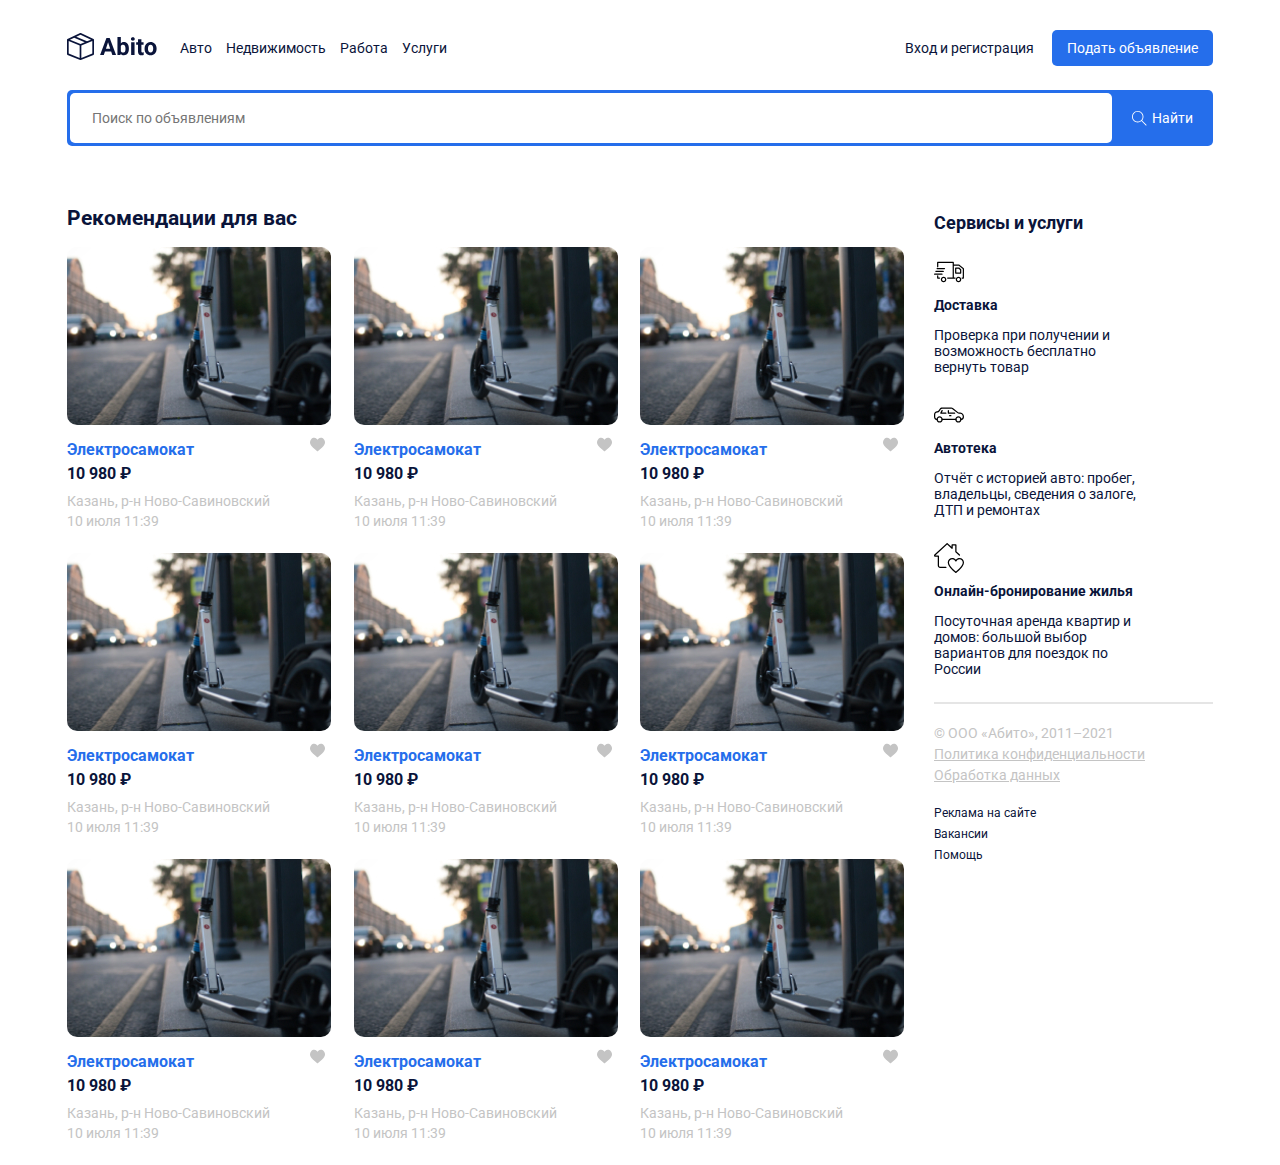
==== index.html @ 442261e1 "Initial commit" ====
<!DOCTYPE html>
<html lang="en">
  <head>
    <meta charset="UTF-8" />
    <meta http-equiv="X-UA-Compatible" content="IE=edge" />
    <meta name="viewport" content="width=device-width, initial-scale=1.0" />
    <title>Abito - доска объявлений</title>
    <link rel="stylesheet" href="css/normalize.css" />
    <link rel="stylesheet" href="css/styles.css" />
  </head>
  <body>
    <header class="header container">
      <div class="navbar">
        <a href="/index.html" class="logo">
          <img src="img/logo.svg" alt="logo: Abito" class="logo-image"
        /></a>
        <nav class="navbar-menu">
          <ul class="menu">
            <li class="menu-item">
              <a href="#" class="menu-link">Авто</a>
            </li>

            <li class="menu-item">
              <a href="#" class="menu-link">Недвижимость</a>
            </li>

            <li class="menu-item">
              <a href="#" class="menu-link">Работа</a>
            </li>

            <li class="menu-item">
              <a href="#" class="menu-link">Услуги</a>
            </li>
          </ul>
        </nav>
        <div class="button-group">
          <a href="#" class="button button-link">Вход и регистрация</a>
          <a href="#" class="button button-primary">Подать объявление</a>
        </div>
      </div>
      <div class="search-panel">
        <input
          type="search"
          class="search-input"
          placeholder="Поиск по объявлениям"
        />
        <button class="search-button">
          <svg
            class="search-icon"
            width="15"
            height="15"
            viewBox="0 0 15 15"
            fill="none"
            xmlns="http://www.w3.org/2000/svg"
          >
            <path
              d="M14.6506 14.0012L10.0862 9.43675C10.9465 8.43352 11.4706 7.13293 11.4706 5.71058C11.4706 2.54822 8.89765 -0.0247192 5.7353 -0.0247192C4.20353 -0.0247192 2.76265 0.571751 1.67824 1.6544C0.595589 2.73793 -0.000881376 4.17881 9.77541e-07 5.71058C9.77541e-07 8.87293 2.57294 11.4459 5.7353 11.4459C7.15765 11.4459 8.45912 10.9218 9.46235 10.0615L14.0268 14.6259L14.6506 14.0012ZM5.7353 10.5635C3.06 10.5635 0.882354 8.38675 0.882354 5.71058C0.881472 4.41352 1.38618 3.19499 2.30294 2.2791C3.21882 1.36234 4.43824 0.857634 5.7353 0.857634C8.41059 0.857634 10.5882 3.0344 10.5882 5.71058C10.5882 8.38587 8.41059 10.5635 5.7353 10.5635Z"
              fill="white"
            />
          </svg>
          <span class="search-button-text"> Найти</span>
        </button>
      </div>
    </header>
    <div class="page-content container">
      <main class="main">
        <h2 class="page-title">Рекомендации для вас</h2>
        <div class="cards">
          <div class="card">
            <a href="#" class="card-link">
              <img src="img/card-image.jpg" alt="photo" class="card-image"
            /></a>
            <div class="card-header">
              <a href="#" class="card-link">
                <h3 class="card-title">Электросамокат</h3></a
              >
              <button class="like">
                <img src="img/like.svg" alt="like" />
              </button>
            </div>
            <strong class="card-price">10 980 ₽</strong>
            <p class="card-text">Казань, р-н Ново-Савиновский</p>
            <p class="card-text">10 июля 11:39</p>
          </div>
          <div class="card">
            <a href="#" class="card-link">
              <img src="img/card-image.jpg" alt="photo" class="card-image"
            /></a>
            <div class="card-header">
              <a href="#" class="card-link">
                <h3 class="card-title">Электросамокат</h3></a
              >
              <button class="like">
                <img src="img/like.svg" alt="like" />
              </button>
            </div>
            <strong class="card-price">10 980 ₽</strong>
            <p class="card-text">Казань, р-н Ново-Савиновский</p>
            <p class="card-text">10 июля 11:39</p>
          </div>
          <div class="card">
            <a href="#" class="card-link">
              <img src="img/card-image.jpg" alt="photo" class="card-image"
            /></a>
            <div class="card-header">
              <a href="#" class="card-link">
                <h3 class="card-title">Электросамокат</h3></a
              >
              <button class="like">
                <img src="img/like.svg" alt="like" />
              </button>
            </div>
            <strong class="card-price">10 980 ₽</strong>
            <p class="card-text">Казань, р-н Ново-Савиновский</p>
            <p class="card-text">10 июля 11:39</p>
          </div>
          <div class="card">
            <a href="#" class="card-link">
              <img src="img/card-image.jpg" alt="photo" class="card-image"
            /></a>
            <div class="card-header">
              <a href="#" class="card-link">
                <h3 class="card-title">Электросамокат</h3></a
              >
              <button class="like">
                <img src="img/like.svg" alt="like" />
              </button>
            </div>
            <strong class="card-price">10 980 ₽</strong>
            <p class="card-text">Казань, р-н Ново-Савиновский</p>
            <p class="card-text">10 июля 11:39</p>
          </div>
          <div class="card">
            <a href="#" class="card-link">
              <img src="img/card-image.jpg" alt="photo" class="card-image"
            /></a>
            <div class="card-header">
              <a href="#" class="card-link">
                <h3 class="card-title">Электросамокат</h3></a
              >
              <button class="like">
                <img src="img/like.svg" alt="like" />
              </button>
            </div>
            <strong class="card-price">10 980 ₽</strong>
            <p class="card-text">Казань, р-н Ново-Савиновский</p>
            <p class="card-text">10 июля 11:39</p>
          </div>
          <div class="card">
            <a href="#" class="card-link">
              <img src="img/card-image.jpg" alt="photo" class="card-image"
            /></a>
            <div class="card-header">
              <a href="#" class="card-link">
                <h3 class="card-title">Электросамокат</h3></a
              >
              <button class="like">
                <img src="img/like.svg" alt="like" />
              </button>
            </div>
            <strong class="card-price">10 980 ₽</strong>
            <p class="card-text">Казань, р-н Ново-Савиновский</p>
            <p class="card-text">10 июля 11:39</p>
          </div>
          <div class="card">
            <a href="#" class="card-link">
              <img src="img/card-image.jpg" alt="photo" class="card-image"
            /></a>
            <div class="card-header">
              <a href="#" class="card-link">
                <h3 class="card-title">Электросамокат</h3></a
              >
              <button class="like">
                <img src="img/like.svg" alt="like" />
              </button>
            </div>
            <strong class="card-price">10 980 ₽</strong>
            <p class="card-text">Казань, р-н Ново-Савиновский</p>
            <p class="card-text">10 июля 11:39</p>
          </div>
          <div class="card">
            <a href="#" class="card-link">
              <img src="img/card-image.jpg" alt="photo" class="card-image"
            /></a>
            <div class="card-header">
              <a href="#" class="card-link">
                <h3 class="card-title">Электросамокат</h3></a
              >
              <button class="like">
                <img src="img/like.svg" alt="like" />
              </button>
            </div>
            <strong class="card-price">10 980 ₽</strong>
            <p class="card-text">Казань, р-н Ново-Савиновский</p>
            <p class="card-text">10 июля 11:39</p>
          </div>
          <div class="card">
            <a href="#" class="card-link">
              <img src="img/card-image.jpg" alt="photo" class="card-image"
            /></a>
            <div class="card-header">
              <a href="#" class="card-link">
                <h3 class="card-title">Электросамокат</h3></a
              >
              <button class="like">
                <img src="img/like.svg" alt="like" />
              </button>
            </div>
            <strong class="card-price">10 980 ₽</strong>
            <p class="card-text">Казань, р-н Ново-Савиновский</p>
            <p class="card-text">10 июля 11:39</p>
          </div>
        </div>
      </main>
      <aside class="sidebar">
        <h4 class="page-title">Сервисы и услуги</h4>
        <div class="service">
          <img
            src="img/delivery.svg"
            alt="icon: delivery"
            class="service-image"
          />
          <h5 class="service-title">Доставка</h5>
          <p class="service-text">
            Проверка при получении и возможность бесплатно вернуть товар
          </p>
        </div>
        <div class="service">
          <img src="img/car.svg" alt="icon: delivery" class="service-image" />
          <h5 class="service-title">Автотека</h5>
          <p class="service-text">
            Отчёт с историей авто: пробег, владельцы, сведения о залоге, ДТП и
            ремонтах
          </p>
        </div>
        <div class="service">
          <img src="img/house.svg" alt="icon: delivery" class="service-image" />
          <h5 class="service-title">Онлайн-бронирование жилья</h5>
          <p class="service-text">
            Посуточная аренда квартир и домов: большой выбор вариантов для
            поездок по России
          </p>
        </div>
        <hr color="#E5E5E5" />
        <footer class="footer">
          <p class="footer-text">© ООО «Абито», 2011–2021</p>
          <ul class="footer-menu">
            <li class="footer-menu-item">
              <a href="#" class="footer-text">Политика конфиденциальности</a>
            </li>
            <li class="footer-menu-item">
              <a href="#" class="footer-text">Обработка данных</a>
            </li>
          </ul>
          <ul class="footer-menu">
            <li class="footer-menu-item">
              <a href="#" class="footer-link">Реклама на сайте</a>
            </li>
            <li class="footer-menu-item">
              <a href="#" class="footer-link">Вакансии</a>
            </li>
            <li class="footer-menu-item">
              <a href="#" class="footer-link">Помощь</a>
            </li>
          </ul>
        </footer>
      </aside>
    </div>
  </body>
</html>
---- css/styles.css ----
@import url("https://fonts.googleapis.com/css2?family=Roboto:wght@400;700&display=swap");

body {
  font-family: "Roboto", sans-serif;
  font-size: 14px;
  color: #0a143a;
}

.container {
  max-width: 1146px;
  margin: auto;
}

.header {
  padding-top: 30px;
  padding-bottom: 30px;
  margin-bottom: 12px;
}

.navbar {
  display: flex;
  align-items: center;
  justify-content: space-between;
  margin-bottom: 24px;
}

.navbar-menu {
  margin-right: auto;
}

.menu {
  list-style-type: none;
  margin: 0;
  padding-left: 22px;
  padding-right: 22px;
  display: flex;
}

.menu-item:not(:last-child) {
  margin-right: 14px;
}

.menu-link {
  text-decoration: none;
  color: inherit;
}

.button {
  display: inline-block;
  text-decoration: none;
  padding: 10px 15px;
  cursor: pointer;
}

.button-link {
  color: inherit;
}

.button-primary {
  border-radius: 5px;
  background-color: #256eeb;
  color: white;
}

.search-panel {
  height: 50px;
  background-color: #256eeb;
  border-radius: 5px;
  padding: 3px;
  display: flex;
}

.search-input {
  flex-grow: 1;
  background-color: white;
  border: none;
  border-radius: 5px;
  padding-left: 22px;
  padding-right: 22px;
}

.search-button {
  background-color: #256eeb;
  color: white;
  border: none;
  padding-left: 20px;
  padding-right: 17px;
  display: flex;
  align-items: center;
}

.search-button-text {
  margin-left: 5px;
}

.page-content {
  display: grid;
  grid-template-columns: 9fr 3fr;
  gap: 30px;
}

.card-image {
  border-radius: 10px;
  width: 264px;
  height: 178px;
  object-fit: cover;
}

.cards {
  display: flex;
  flex-wrap: wrap;
  justify-content: space-between;
}

.card {
  margin-bottom: 20px;
}

.card-title {
  font-size: 16px;
  line-height: 19px;
  color: #256eeb;
  margin-top: 12px;
  margin-bottom: 5px;
}

.card-header {
  display: flex;
  justify-content: space-between;
  align-items: center;
}

.like {
  background-color: white;
  border: none;
  cursor: pointer;
  margin-left: 15px;
}

.card-link {
  text-decoration: none;
}

.card-price {
  font-size: 16px;
  line-height: 19px;
  margin-bottom: 10px;
  display: block;
}

.card-text {
  font-size: 14px;
  line-height: 16px;
  color: #c4c4c4;
  margin-bottom: 4px;
  margin-top: 0;
}

.sidebar .page-title {
  font-size: 18px;
  line-height: 21px;
}

.service {
  margin-bottom: 25px;
}

.service-title {
  font-weight: bold;
  font-size: 14px;
  line-height: 16px;
  margin-top: 7px;
  margin-bottom: 5px;
}

.service-text {
  font-size: 14px;
  line-height: 16px;
  max-width: 217px;
}

.footer-text {
  display: inline-block;
  font-size: 14px;
  line-height: 16px;
  color: #c4c4c4;
  margin-bottom: 5px;
}

.footer-menu {
  margin: 0;
  padding: 0;
  list-style-type: none;
  margin-bottom: 16px;
}

.footer-link {
  display: inline-block;
  font-size: 12px;
  line-height: 14px;
  color: inherit;
  text-decoration: none;
  margin-bottom: 5px;
}
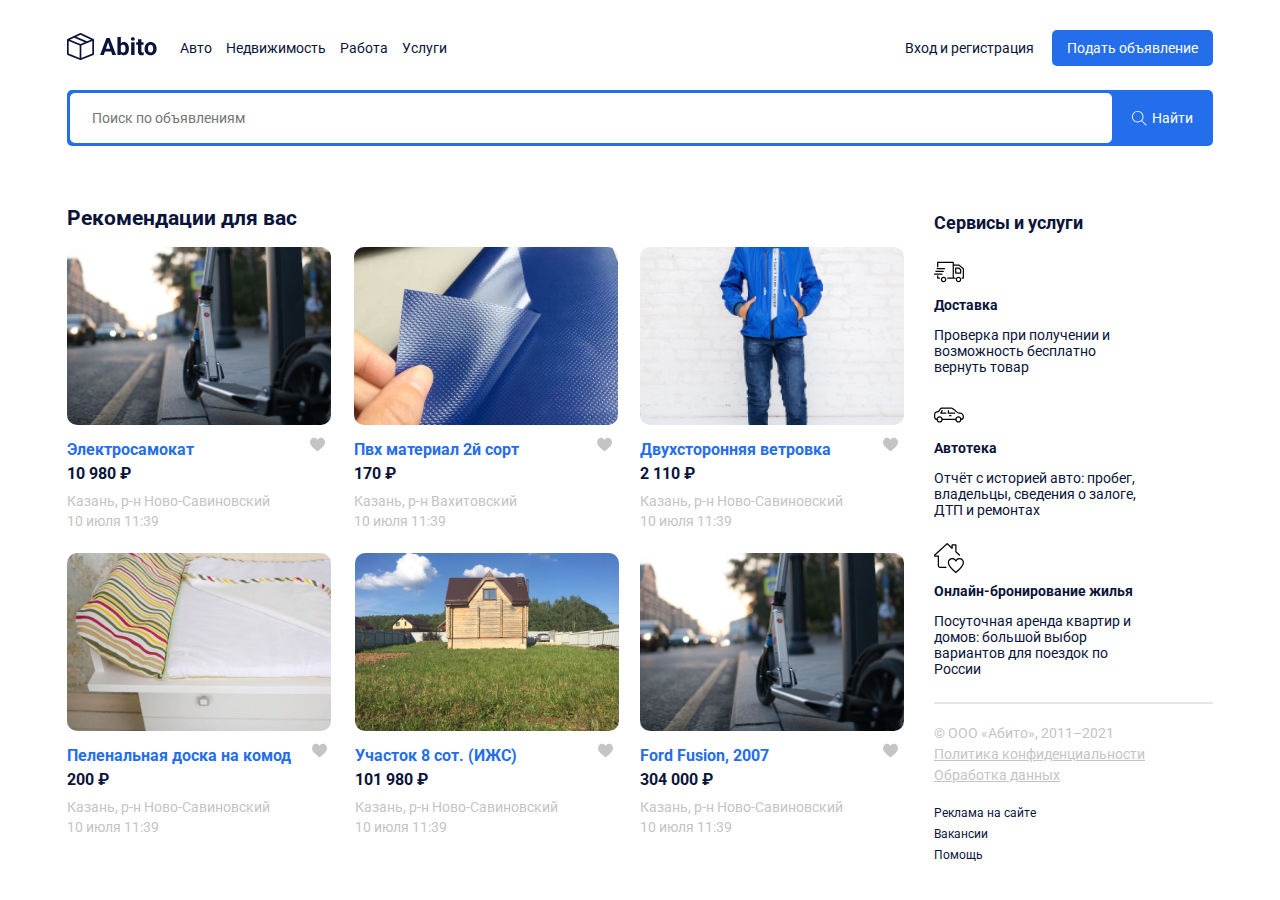
==== commit aa5c14d8: "Changed cards info" ====
--- a/index.html
+++ b/index.html
@@ -84,129 +84,81 @@
           </div>
           <div class="card">
             <a href="#" class="card-link">
+              <img src="img/card-image2.jpeg" alt="photo" class="card-image"
+            /></a>
+            <div class="card-header">
+              <a href="#" class="card-link">
+                <h3 class="card-title">Пвх материал 2й сорт</h3></a
+              >
+              <button class="like">
+                <img src="img/like.svg" alt="like" />
+              </button>
+            </div>
+            <strong class="card-price">170 ₽</strong>
+            <p class="card-text">Казань, р-н Вахитовский</p>
+            <p class="card-text">10 июля 11:39</p>
+          </div>
+          <div class="card">
+            <a href="#" class="card-link">
+              <img src="img/card-image3.jpeg" alt="photo" class="card-image"
+            /></a>
+            <div class="card-header">
+              <a href="#" class="card-link">
+                <h3 class="card-title">Двухсторонняя ветровка</h3></a
+              >
+              <button class="like">
+                <img src="img/like.svg" alt="like" />
+              </button>
+            </div>
+            <strong class="card-price">2 110 ₽</strong>
+            <p class="card-text">Казань, р-н Ново-Савиновский</p>
+            <p class="card-text">10 июля 11:39</p>
+          </div>
+          <div class="card">
+            <a href="#" class="card-link">
+              <img src="img/card-image4.jpeg" alt="photo" class="card-image"
+            /></a>
+            <div class="card-header">
+              <a href="#" class="card-link">
+                <h3 class="card-title">Пеленальная доска на комод</h3></a
+              >
+              <button class="like">
+                <img src="img/like.svg" alt="like" />
+              </button>
+            </div>
+            <strong class="card-price">200 ₽</strong>
+            <p class="card-text">Казань, р-н Ново-Савиновский</p>
+            <p class="card-text">10 июля 11:39</p>
+          </div>
+          <div class="card">
+            <a href="#" class="card-link">
+              <img src="img/card-image5.jpeg" alt="photo" class="card-image"
+            /></a>
+            <div class="card-header">
+              <a href="#" class="card-link">
+                <h3 class="card-title">Участок 8 сот. (ИЖС)</h3></a
+              >
+              <button class="like">
+                <img src="img/like.svg" alt="like" />
+              </button>
+            </div>
+            <strong class="card-price">101 980 ₽</strong>
+            <p class="card-text">Казань, р-н Ново-Савиновский</p>
+            <p class="card-text">10 июля 11:39</p>
+          </div>
+          <div class="card">
+            <a href="#" class="card-link">
               <img src="img/card-image.jpg" alt="photo" class="card-image"
             /></a>
             <div class="card-header">
               <a href="#" class="card-link">
-                <h3 class="card-title">Электросамокат</h3></a
-              >
-              <button class="like">
-                <img src="img/like.svg" alt="like" />
-              </button>
-            </div>
-            <strong class="card-price">10 980 ₽</strong>
-            <p class="card-text">Казань, р-н Ново-Савиновский</p>
-            <p class="card-text">10 июля 11:39</p>
-          </div>
-          <div class="card">
-            <a href="#" class="card-link">
-              <img src="img/card-image.jpg" alt="photo" class="card-image"
-            /></a>
-            <div class="card-header">
-              <a href="#" class="card-link">
-                <h3 class="card-title">Электросамокат</h3></a
-              >
-              <button class="like">
-                <img src="img/like.svg" alt="like" />
-              </button>
-            </div>
-            <strong class="card-price">10 980 ₽</strong>
-            <p class="card-text">Казань, р-н Ново-Савиновский</p>
-            <p class="card-text">10 июля 11:39</p>
-          </div>
-          <div class="card">
-            <a href="#" class="card-link">
-              <img src="img/card-image.jpg" alt="photo" class="card-image"
-            /></a>
-            <div class="card-header">
-              <a href="#" class="card-link">
-                <h3 class="card-title">Электросамокат</h3></a
-              >
-              <button class="like">
-                <img src="img/like.svg" alt="like" />
-              </button>
-            </div>
-            <strong class="card-price">10 980 ₽</strong>
-            <p class="card-text">Казань, р-н Ново-Савиновский</p>
-            <p class="card-text">10 июля 11:39</p>
-          </div>
-          <div class="card">
-            <a href="#" class="card-link">
-              <img src="img/card-image.jpg" alt="photo" class="card-image"
-            /></a>
-            <div class="card-header">
-              <a href="#" class="card-link">
-                <h3 class="card-title">Электросамокат</h3></a
-              >
-              <button class="like">
-                <img src="img/like.svg" alt="like" />
-              </button>
-            </div>
-            <strong class="card-price">10 980 ₽</strong>
-            <p class="card-text">Казань, р-н Ново-Савиновский</p>
-            <p class="card-text">10 июля 11:39</p>
-          </div>
-          <div class="card">
-            <a href="#" class="card-link">
-              <img src="img/card-image.jpg" alt="photo" class="card-image"
-            /></a>
-            <div class="card-header">
-              <a href="#" class="card-link">
-                <h3 class="card-title">Электросамокат</h3></a
-              >
-              <button class="like">
-                <img src="img/like.svg" alt="like" />
-              </button>
-            </div>
-            <strong class="card-price">10 980 ₽</strong>
-            <p class="card-text">Казань, р-н Ново-Савиновский</p>
-            <p class="card-text">10 июля 11:39</p>
-          </div>
-          <div class="card">
-            <a href="#" class="card-link">
-              <img src="img/card-image.jpg" alt="photo" class="card-image"
-            /></a>
-            <div class="card-header">
-              <a href="#" class="card-link">
-                <h3 class="card-title">Электросамокат</h3></a
-              >
-              <button class="like">
-                <img src="img/like.svg" alt="like" />
-              </button>
-            </div>
-            <strong class="card-price">10 980 ₽</strong>
-            <p class="card-text">Казань, р-н Ново-Савиновский</p>
-            <p class="card-text">10 июля 11:39</p>
-          </div>
-          <div class="card">
-            <a href="#" class="card-link">
-              <img src="img/card-image.jpg" alt="photo" class="card-image"
-            /></a>
-            <div class="card-header">
-              <a href="#" class="card-link">
-                <h3 class="card-title">Электросамокат</h3></a
-              >
-              <button class="like">
-                <img src="img/like.svg" alt="like" />
-              </button>
-            </div>
-            <strong class="card-price">10 980 ₽</strong>
-            <p class="card-text">Казань, р-н Ново-Савиновский</p>
-            <p class="card-text">10 июля 11:39</p>
-          </div>
-          <div class="card">
-            <a href="#" class="card-link">
-              <img src="img/card-image.jpg" alt="photo" class="card-image"
-            /></a>
-            <div class="card-header">
-              <a href="#" class="card-link">
-                <h3 class="card-title">Электросамокат</h3></a
-              >
-              <button class="like">
-                <img src="img/like.svg" alt="like" />
-              </button>
-            </div>
-            <strong class="card-price">10 980 ₽</strong>
+                <h3 class="card-title">Ford Fusion, 2007</h3></a
+              >
+              <button class="like">
+                <img src="img/like.svg" alt="like" />
+              </button>
+            </div>
+            <strong class="card-price">304 000 ₽</strong>
             <p class="card-text">Казань, р-н Ново-Савиновский</p>
             <p class="card-text">10 июля 11:39</p>
           </div>
